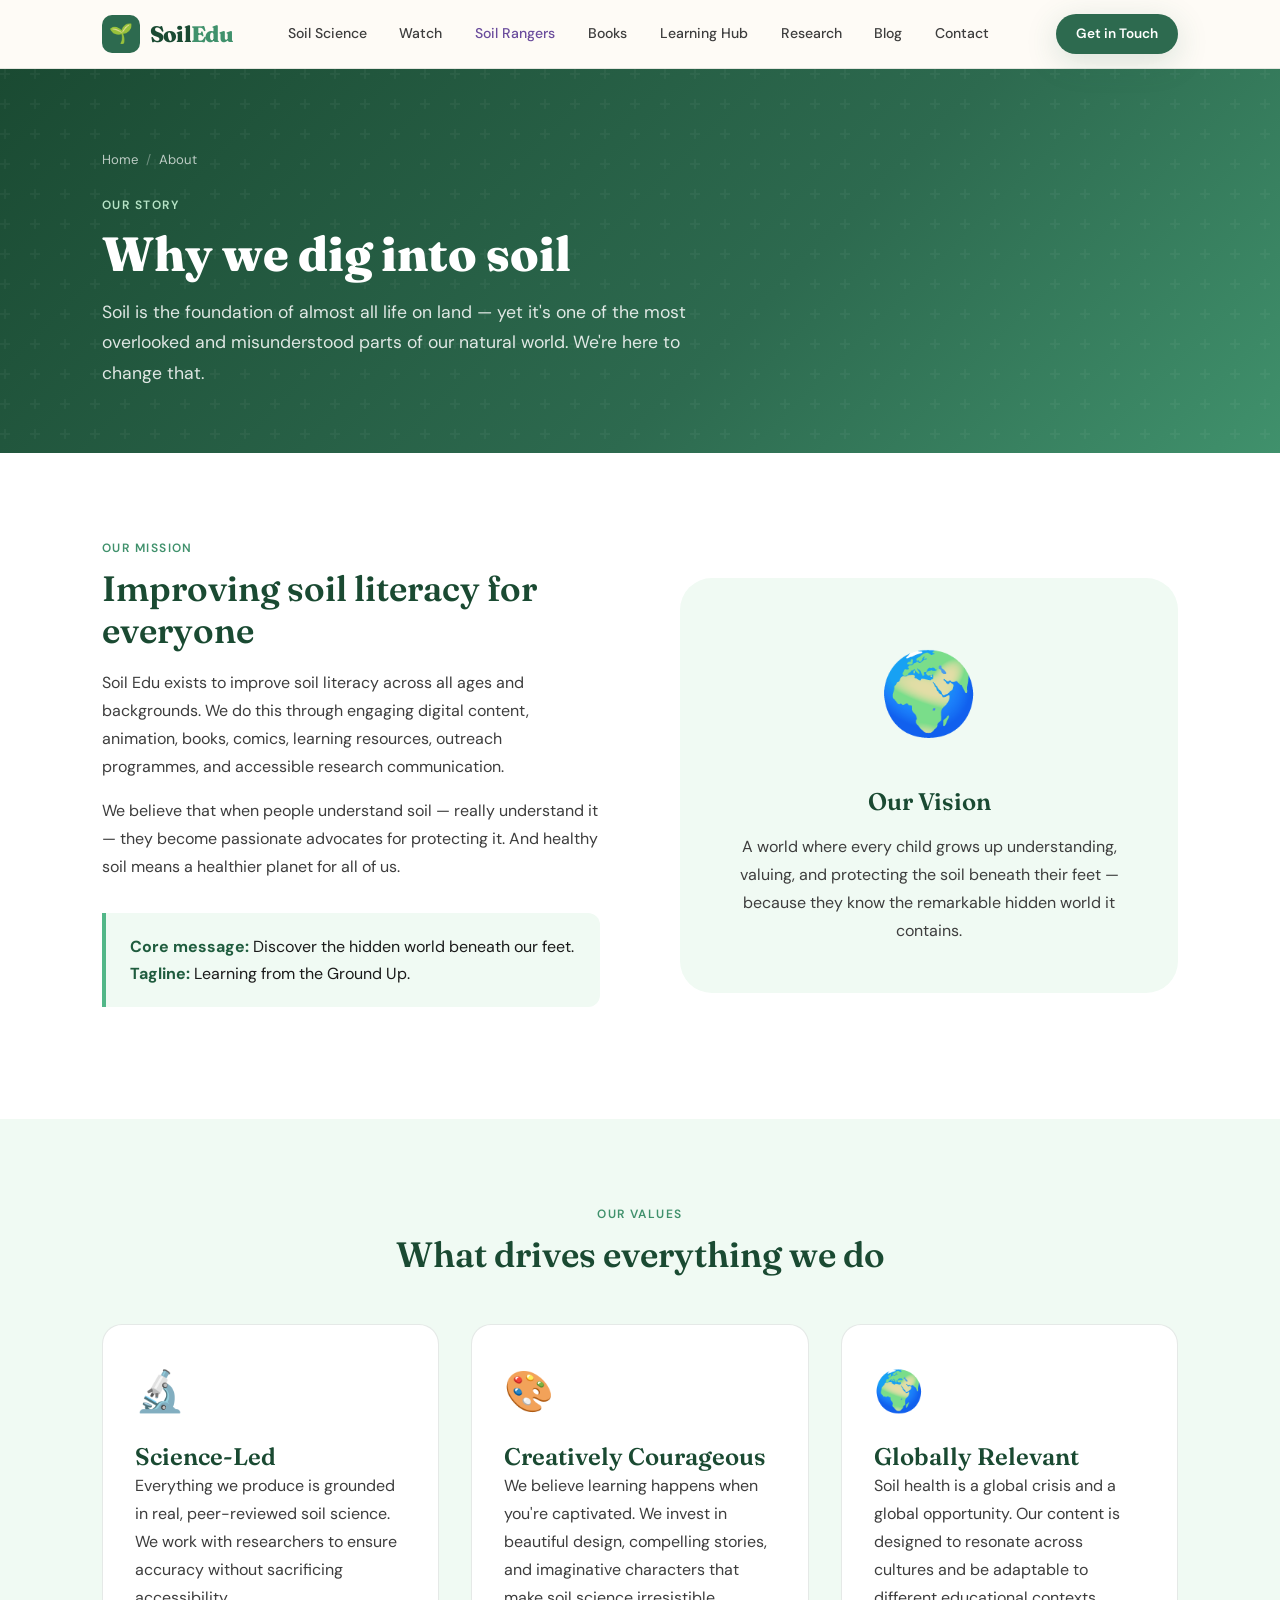
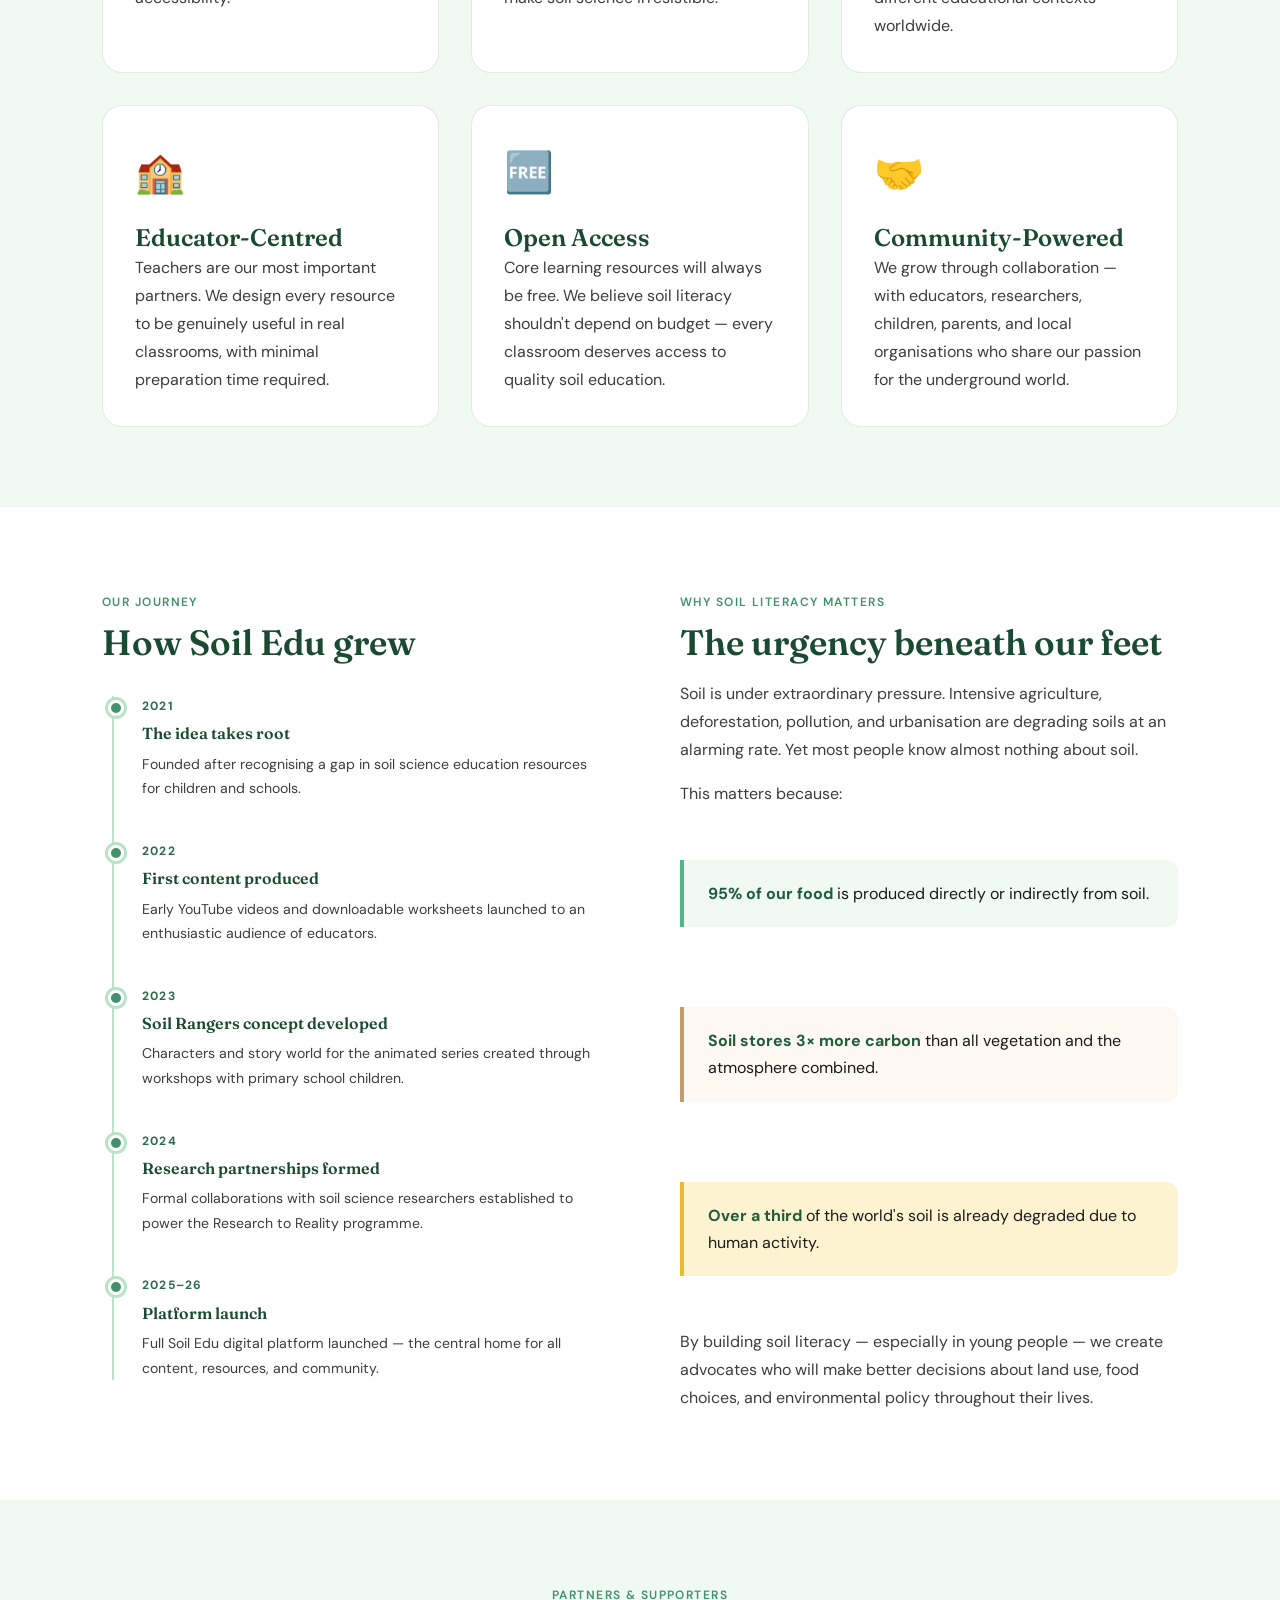
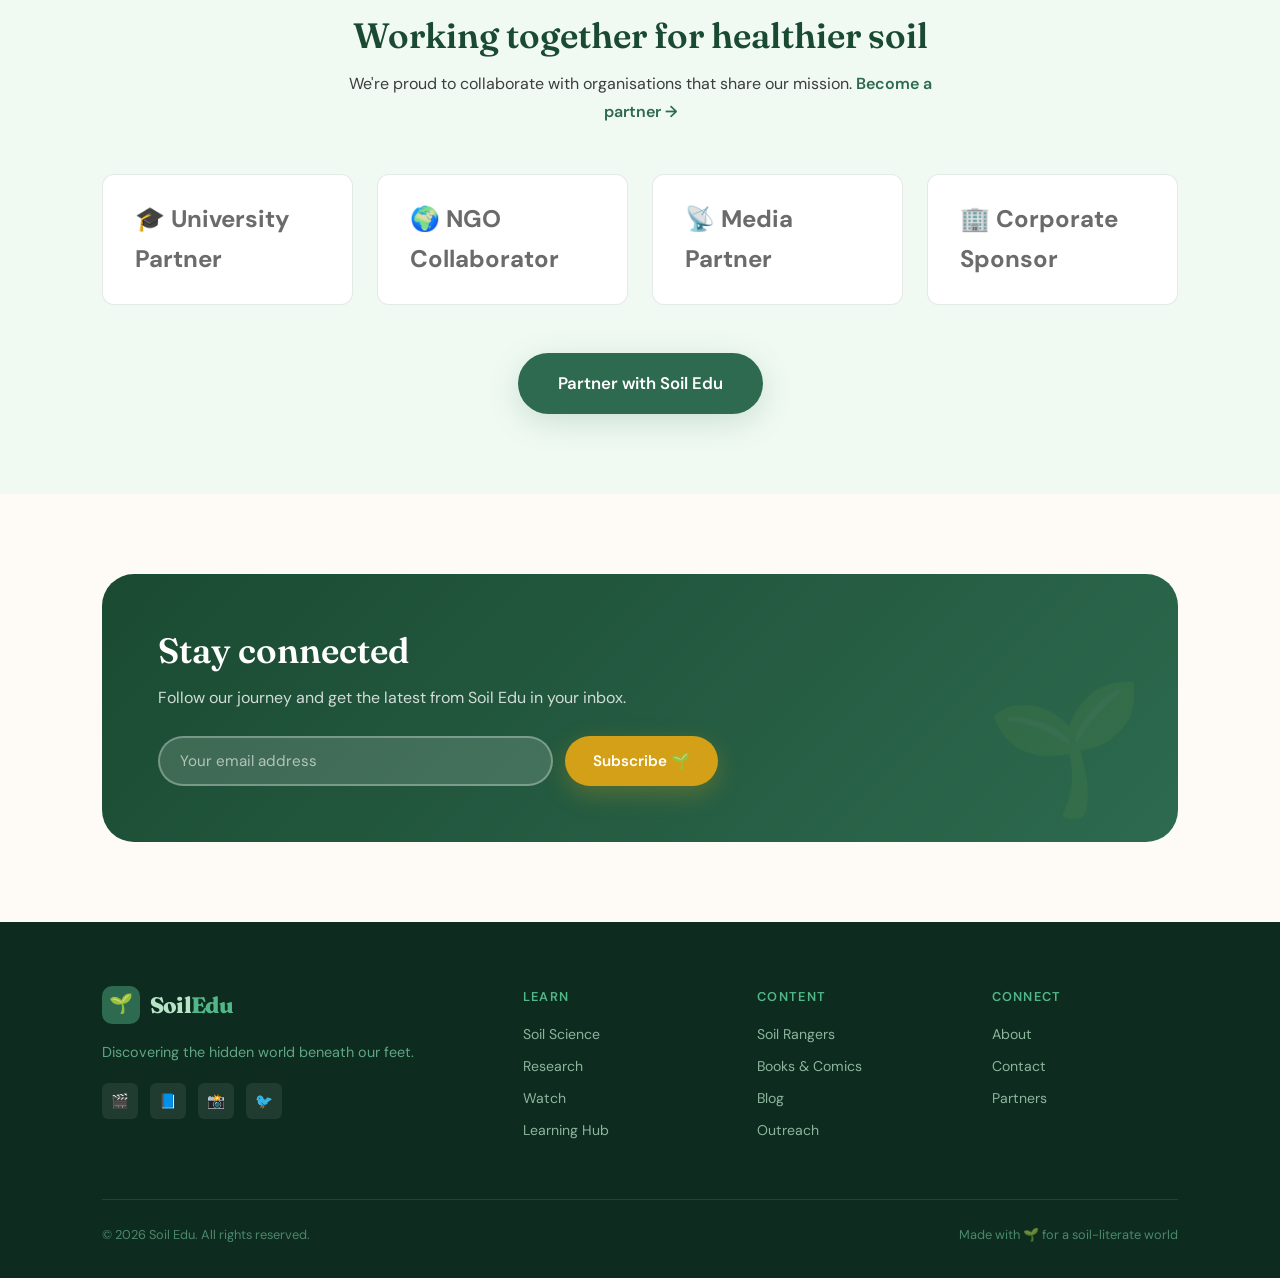
==== pages/about.html @ 31ff9ec4 "Initial commit Created from https://vercel.com/new" ====
<!DOCTYPE html>
<html lang="en">
<head>
<meta charset="UTF-8">
<meta name="viewport" content="width=device-width, initial-scale=1.0">
<title>About — Soil Edu</title>
<link rel="stylesheet" href="../css/style.css">
<style>
.value-card { background:var(--white); border-radius:var(--radius-lg); border:1px solid var(--border); padding:2rem; transition:var(--transition); }
.value-card:hover { box-shadow:var(--shadow-md); transform:translateY(-3px); }
.value-icon { font-size:2.5rem; margin-bottom:1rem; display:block; }
.timeline { position:relative; padding-left:2.5rem; }
.timeline::before { content:''; position:absolute; left:10px; top:0; bottom:0; width:2px; background:var(--green-200); }
.timeline-item { position:relative; margin-bottom:2.5rem; }
.timeline-dot { position:absolute; left:-2.1rem; top:4px; width:16px; height:16px; border-radius:50%; background:var(--green-500); border:3px solid var(--white); box-shadow:0 0 0 3px var(--green-200); }
.timeline-year { font-size:0.75rem; font-weight:700; color:var(--green-600); letter-spacing:0.1em; text-transform:uppercase; margin-bottom:0.25rem; }
.timeline-item h4 { color:var(--green-800); font-size:1rem; }
.timeline-item p  { font-size:0.88rem; margin-top:0.25rem; }
.partner-logo { background:var(--white); border-radius:var(--radius-md); border:1px solid var(--border); padding:1.5rem 2rem; display:flex; align-items:center; justify-content:center; font-size:1.5rem; font-weight:700; color:var(--text-muted); transition:var(--transition); }
.partner-logo:hover { border-color:var(--green-300); box-shadow:var(--shadow-sm); }
</style>
</head>
<body>
<nav class="nav">
  <div class="nav-inner">
    <a href="../index.html" class="nav-logo"><div class="nav-logo-mark">🌱</div><span class="nav-logo-text">Soil<span>Edu</span></span></a>
    <div class="nav-links">
      <a href="soil-science.html" class="nav-link">Soil Science</a>
      <a href="watch.html" class="nav-link">Watch</a>
      <a href="soil-rangers.html" class="nav-link rangers">Soil Rangers</a>
      <a href="books.html" class="nav-link">Books</a>
      <a href="learning-hub.html" class="nav-link">Learning Hub</a>
      <a href="research.html" class="nav-link">Research</a>
      <a href="blog.html" class="nav-link">Blog</a>
      <a href="contact.html" class="nav-link">Contact</a>
    </div>
    <a href="contact.html" class="btn btn-primary btn-sm nav-cta">Get in Touch</a>
    <div class="nav-hamburger"><span></span><span></span><span></span></div>
  </div>
  <div class="nav-mobile">
    <a href="../index.html" class="nav-link">Home</a>
    <a href="soil-science.html" class="nav-link">Soil Science</a>
    <a href="soil-rangers.html" class="nav-link">Soil Rangers</a>
    <a href="learning-hub.html" class="nav-link">Learning Hub</a>
    <a href="contact.html" class="nav-link">Contact</a>
  </div>
</nav>

<div class="page-hero">
  <div class="container">
    <nav class="breadcrumb mb-3"><a href="../index.html">Home</a><span class="breadcrumb-sep">/</span><span>About</span></nav>
    <span class="eyebrow">Our story</span>
    <h1>Why we dig into soil</h1>
    <p>Soil is the foundation of almost all life on land — yet it's one of the most overlooked and misunderstood parts of our natural world. We're here to change that.</p>
  </div>
</div>

<section class="section bg-white">
  <div class="container">
    <div class="grid-2" style="gap:5rem;align-items:center">
      <div class="reveal">
        <span class="eyebrow">Our mission</span>
        <h2 style="color:var(--green-800);margin-top:0.5rem">Improving soil literacy for everyone</h2>
        <p style="margin:1rem 0">Soil Edu exists to improve soil literacy across all ages and backgrounds. We do this through engaging digital content, animation, books, comics, learning resources, outreach programmes, and accessible research communication.</p>
        <p>We believe that when people understand soil — really understand it — they become passionate advocates for protecting it. And healthy soil means a healthier planet for all of us.</p>
        <div class="callout" style="margin-top:2rem">
          <strong>Core message:</strong> Discover the hidden world beneath our feet.<br>
          <strong>Tagline:</strong> Learning from the Ground Up.
        </div>
      </div>
      <div class="reveal reveal-delay-2" style="background:var(--green-50);border-radius:var(--radius-xl);padding:3rem;text-align:center">
        <div style="font-size:5rem;margin-bottom:1.5rem">🌍</div>
        <h3 style="color:var(--green-800)">Our Vision</h3>
        <p style="margin-top:1rem">A world where every child grows up understanding, valuing, and protecting the soil beneath their feet — because they know the remarkable hidden world it contains.</p>
      </div>
    </div>
  </div>
</section>

<section class="section" style="background:var(--green-50)">
  <div class="container">
    <div class="section-header center reveal">
      <span class="eyebrow">Our values</span>
      <h2 style="color:var(--green-800)">What drives everything we do</h2>
    </div>
    <div class="grid-3 mt-6">
      <div class="value-card reveal reveal-delay-1">
        <span class="value-icon">🔬</span>
        <h3 style="color:var(--green-800)">Science-Led</h3>
        <p>Everything we produce is grounded in real, peer-reviewed soil science. We work with researchers to ensure accuracy without sacrificing accessibility.</p>
      </div>
      <div class="value-card reveal reveal-delay-2">
        <span class="value-icon">🎨</span>
        <h3 style="color:var(--green-800)">Creatively Courageous</h3>
        <p>We believe learning happens when you're captivated. We invest in beautiful design, compelling stories, and imaginative characters that make soil science irresistible.</p>
      </div>
      <div class="value-card reveal reveal-delay-3">
        <span class="value-icon">🌍</span>
        <h3 style="color:var(--green-800)">Globally Relevant</h3>
        <p>Soil health is a global crisis and a global opportunity. Our content is designed to resonate across cultures and be adaptable to different educational contexts worldwide.</p>
      </div>
      <div class="value-card reveal reveal-delay-1">
        <span class="value-icon">🏫</span>
        <h3 style="color:var(--green-800)">Educator-Centred</h3>
        <p>Teachers are our most important partners. We design every resource to be genuinely useful in real classrooms, with minimal preparation time required.</p>
      </div>
      <div class="value-card reveal reveal-delay-2">
        <span class="value-icon">🆓</span>
        <h3 style="color:var(--green-800)">Open Access</h3>
        <p>Core learning resources will always be free. We believe soil literacy shouldn't depend on budget — every classroom deserves access to quality soil education.</p>
      </div>
      <div class="value-card reveal reveal-delay-3">
        <span class="value-icon">🤝</span>
        <h3 style="color:var(--green-800)">Community-Powered</h3>
        <p>We grow through collaboration — with educators, researchers, children, parents, and local organisations who share our passion for the underground world.</p>
      </div>
    </div>
  </div>
</section>

<section class="section bg-white">
  <div class="container">
    <div class="grid-2" style="gap:5rem">
      <div class="reveal">
        <span class="eyebrow">Our journey</span>
        <h2 style="color:var(--green-800);margin-top:0.5rem">How Soil Edu grew</h2>
        <div class="timeline mt-4">
          <div class="timeline-item">
            <div class="timeline-dot"></div>
            <div class="timeline-year">2021</div>
            <h4>The idea takes root</h4>
            <p>Founded after recognising a gap in soil science education resources for children and schools.</p>
          </div>
          <div class="timeline-item">
            <div class="timeline-dot"></div>
            <div class="timeline-year">2022</div>
            <h4>First content produced</h4>
            <p>Early YouTube videos and downloadable worksheets launched to an enthusiastic audience of educators.</p>
          </div>
          <div class="timeline-item">
            <div class="timeline-dot"></div>
            <div class="timeline-year">2023</div>
            <h4>Soil Rangers concept developed</h4>
            <p>Characters and story world for the animated series created through workshops with primary school children.</p>
          </div>
          <div class="timeline-item">
            <div class="timeline-dot"></div>
            <div class="timeline-year">2024</div>
            <h4>Research partnerships formed</h4>
            <p>Formal collaborations with soil science researchers established to power the Research to Reality programme.</p>
          </div>
          <div class="timeline-item">
            <div class="timeline-dot"></div>
            <div class="timeline-year">2025–26</div>
            <h4>Platform launch</h4>
            <p>Full Soil Edu digital platform launched — the central home for all content, resources, and community.</p>
          </div>
        </div>
      </div>
      <div class="reveal reveal-delay-2">
        <span class="eyebrow">Why soil literacy matters</span>
        <h2 style="color:var(--green-800);margin-top:0.5rem">The urgency beneath our feet</h2>
        <p style="margin:1rem 0">Soil is under extraordinary pressure. Intensive agriculture, deforestation, pollution, and urbanisation are degrading soils at an alarming rate. Yet most people know almost nothing about soil.</p>
        <p>This matters because:</p>
        <div style="display:flex;flex-direction:column;gap:1rem;margin:1.25rem 0">
          <div class="callout"><strong>95% of our food</strong> is produced directly or indirectly from soil.</div>
          <div class="callout brown"><strong>Soil stores 3× more carbon</strong> than all vegetation and the atmosphere combined.</div>
          <div class="callout gold"><strong>Over a third</strong> of the world's soil is already degraded due to human activity.</div>
        </div>
        <p>By building soil literacy — especially in young people — we create advocates who will make better decisions about land use, food choices, and environmental policy throughout their lives.</p>
      </div>
    </div>
  </div>
</section>

<section class="section" style="background:var(--green-50)">
  <div class="container">
    <div class="section-header center reveal">
      <span class="eyebrow">Partners & supporters</span>
      <h2 style="color:var(--green-800)">Working together for healthier soil</h2>
      <p>We're proud to collaborate with organisations that share our mission. <a href="contact.html#partners" style="color:var(--green-600);font-weight:600">Become a partner →</a></p>
    </div>
    <div class="grid-4 mt-6">
      <div class="partner-logo reveal reveal-delay-1">🎓 University Partner</div>
      <div class="partner-logo reveal reveal-delay-2">🌍 NGO Collaborator</div>
      <div class="partner-logo reveal reveal-delay-3">📡 Media Partner</div>
      <div class="partner-logo reveal reveal-delay-4">🏢 Corporate Sponsor</div>
    </div>
    <div style="text-align:center;margin-top:3rem" class="reveal">
      <a href="contact.html" class="btn btn-primary btn-lg">Partner with Soil Edu</a>
    </div>
  </div>
</section>

<section class="section">
  <div class="container">
    <div class="newsletter-section reveal">
      <div style="max-width:560px">
        <h2 style="color:white">Stay connected</h2>
        <p style="color:rgba(255,255,255,0.8);margin-top:0.75rem">Follow our journey and get the latest from Soil Edu in your inbox.</p>
        <form class="newsletter-form" onsubmit="return false">
          <input type="email" placeholder="Your email address" class="newsletter-input" required>
          <button type="submit" class="btn btn-gold">Subscribe 🌱</button>
        </form>
      </div>
    </div>
  </div>
</section>

<footer class="footer">
  <div class="container">
    <div class="footer-grid">
      <div class="footer-brand">
        <div class="nav-logo"><div class="nav-logo-mark">🌱</div><span class="nav-logo-text" style="color:var(--green-200)">Soil<span style="color:var(--green-400)">Edu</span></span></div>
        <p>Discovering the hidden world beneath our feet.</p>
        <div class="footer-socials"><a href="#" class="footer-social">🎬</a><a href="#" class="footer-social">📘</a><a href="#" class="footer-social">📸</a><a href="#" class="footer-social">🐦</a></div>
      </div>
      <div class="footer-col"><h5>Learn</h5><a href="soil-science.html">Soil Science</a><a href="research.html">Research</a><a href="watch.html">Watch</a><a href="learning-hub.html">Learning Hub</a></div>
      <div class="footer-col"><h5>Content</h5><a href="soil-rangers.html">Soil Rangers</a><a href="books.html">Books & Comics</a><a href="blog.html">Blog</a><a href="outreach.html">Outreach</a></div>
      <div class="footer-col"><h5>Connect</h5><a href="about.html">About</a><a href="contact.html">Contact</a><a href="contact.html#partners">Partners</a></div>
    </div>
    <div class="footer-bottom"><span>© 2026 Soil Edu. All rights reserved.</span><span>Made with 🌱 for a soil-literate world</span></div>
  </div>
</footer>
<script src="../js/main.js"></script>
</body>
</html>
---- css/style.css ----
/* ============================================================
   SOIL EDU — Global Design System
   Organic · Educational · Nature-Inspired
   Fonts: Fraunces (display) + DM Sans (body)
   ============================================================ */

@import url('https://fonts.googleapis.com/css2?family=Fraunces:ital,opsz,wght@0,9..144,300;0,9..144,600;0,9..144,800;1,9..144,400&family=DM+Sans:ital,opsz,wght@0,9..40,300;0,9..40,400;0,9..40,500;0,9..40,600;1,9..40,400&display=swap');

/* ── TOKENS ─────────────────────────────────────────────── */
:root {
  --green-900: #0d2b1f;
  --green-800: #1a4a32;
  --green-700: #1f5c3e;
  --green-600: #2d6a4f;
  --green-500: #40916c;
  --green-400: #52b788;
  --green-300: #74c69d;
  --green-200: #b7e4c7;
  --green-100: #d8f3dc;
  --green-50:  #f0faf3;

  --brown-900: #3b1f0d;
  --brown-800: #5c3416;
  --brown-700: #7a4520;
  --brown-600: #8b5e3c;
  --brown-500: #a67c52;
  --brown-400: #c49a6c;
  --brown-300: #ddb892;
  --brown-200: #eddabd;
  --brown-100: #f5ece0;
  --brown-50:  #fdf8f2;

  --gold-600:  #b5810d;
  --gold-500:  #d4a017;
  --gold-400:  #e8b931;
  --gold-300:  #f5cf6b;
  --gold-200:  #fae09e;
  --gold-100:  #fef3d0;

  --purple-700: #4a3170;
  --purple-600: #6a4c9c;
  --purple-500: #8b67c4;
  --purple-300: #c77dff;
  --purple-100: #ede4f8;

  --soil-dark:  #3d2b1f;
  --soil-mid:   #6b4226;
  --soil-light: #a0785a;

  --cream:      #fefbf6;
  --white:      #ffffff;
  --text-dark:  #1a1a1a;
  --text-mid:   #3d3d3d;
  --text-muted: #6b6b6b;
  --text-light: #9a9a9a;
  --border:     rgba(43,78,60,0.12);
  --border-mid: rgba(43,78,60,0.22);

  --font-display: 'Fraunces', Georgia, serif;
  --font-body:    'DM Sans', system-ui, sans-serif;

  --radius-sm:  6px;
  --radius-md:  12px;
  --radius-lg:  20px;
  --radius-xl:  32px;
  --radius-pill:9999px;

  --shadow-sm:  0 2px 8px rgba(0,0,0,0.06);
  --shadow-md:  0 4px 20px rgba(0,0,0,0.10);
  --shadow-lg:  0 12px 40px rgba(0,0,0,0.14);
  --shadow-green: 0 8px 32px rgba(45,106,79,0.18);

  --transition: 0.25s cubic-bezier(0.4,0,0.2,1);

  --container: 1140px;
  --container-sm: 760px;
}

/* ── RESET ──────────────────────────────────────────────── */
*, *::before, *::after { box-sizing: border-box; margin: 0; padding: 0; }
html { scroll-behavior: smooth; font-size: 16px; }
body {
  font-family: var(--font-body);
  background: var(--cream);
  color: var(--text-dark);
  line-height: 1.7;
  -webkit-font-smoothing: antialiased;
}
img { max-width: 100%; height: auto; display: block; }
a { color: inherit; text-decoration: none; }
button { cursor: pointer; border: none; background: none; font-family: inherit; }
ul, ol { list-style: none; }

/* ── TYPOGRAPHY ─────────────────────────────────────────── */
.display-xl { font-family: var(--font-display); font-size: clamp(3rem,7vw,5.5rem); font-weight: 800; line-height: 1.05; letter-spacing: -0.02em; }
.display-lg { font-family: var(--font-display); font-size: clamp(2.2rem,5vw,3.8rem); font-weight: 800; line-height: 1.1;  letter-spacing: -0.02em; }
.display-md { font-family: var(--font-display); font-size: clamp(1.6rem,3.5vw,2.6rem); font-weight: 600; line-height: 1.2;  letter-spacing: -0.015em; }
.display-sm { font-family: var(--font-display); font-size: clamp(1.2rem,2.5vw,1.8rem); font-weight: 600; line-height: 1.3; }

h1, h2, h3, h4, h5 { font-family: var(--font-display); }
h1 { font-size: clamp(2rem,4.5vw,3.2rem); font-weight: 800; line-height: 1.1; }
h2 { font-size: clamp(1.5rem,3vw,2.2rem); font-weight: 600; line-height: 1.2; }
h3 { font-size: clamp(1.1rem,2vw,1.5rem); font-weight: 600; line-height: 1.3; }
h4 { font-size: 1.1rem; font-weight: 600; }
p  { font-size: 1rem; line-height: 1.75; color: var(--text-mid); }
.lead { font-size: 1.15rem; line-height: 1.8; color: var(--text-mid); }
.caption { font-size: 0.8rem; color: var(--text-muted); letter-spacing: 0.03em; }
.eyebrow { font-family: var(--font-body); font-size: 0.75rem; font-weight: 600; letter-spacing: 0.12em; text-transform: uppercase; color: var(--green-500); }

/* ── LAYOUT ─────────────────────────────────────────────── */
.container { max-width: var(--container); margin: 0 auto; padding: 0 2rem; }
.container-sm { max-width: var(--container-sm); margin: 0 auto; padding: 0 2rem; }
.section { padding: 5rem 0; }
.section-sm { padding: 3rem 0; }
.section-lg { padding: 7rem 0; }
.grid-2 { display: grid; grid-template-columns: repeat(2, 1fr); gap: 2rem; }
.grid-3 { display: grid; grid-template-columns: repeat(3, 1fr); gap: 2rem; }
.grid-4 { display: grid; grid-template-columns: repeat(4, 1fr); gap: 1.5rem; }
.flex { display: flex; }
.flex-center { display: flex; align-items: center; justify-content: center; }
.flex-between { display: flex; align-items: center; justify-content: space-between; }
.gap-1 { gap: 0.5rem; } .gap-2 { gap: 1rem; } .gap-3 { gap: 1.5rem; } .gap-4 { gap: 2rem; }
.text-center { text-align: center; }
.mt-1 { margin-top: 0.5rem; } .mt-2 { margin-top: 1rem; } .mt-3 { margin-top: 1.5rem; }
.mt-4 { margin-top: 2rem; } .mt-6 { margin-top: 3rem; } .mt-8 { margin-top: 4rem; }
.mb-1 { margin-bottom: 0.5rem; } .mb-2 { margin-bottom: 1rem; } .mb-3 { margin-bottom: 1.5rem; }
.mb-4 { margin-bottom: 2rem; } .mb-6 { margin-bottom: 3rem; }

/* ── BUTTONS ─────────────────────────────────────────────── */
.btn {
  display: inline-flex; align-items: center; gap: 0.5rem;
  padding: 0.75rem 1.75rem; border-radius: var(--radius-pill);
  font-family: var(--font-body); font-size: 0.95rem; font-weight: 600;
  transition: var(--transition); white-space: nowrap;
}
.btn-primary {
  background: var(--green-600); color: var(--white);
  box-shadow: var(--shadow-green);
}
.btn-primary:hover { background: var(--green-700); transform: translateY(-2px); box-shadow: 0 12px 36px rgba(45,106,79,0.28); }
.btn-secondary {
  background: var(--white); color: var(--green-700);
  border: 2px solid var(--green-200);
}
.btn-secondary:hover { border-color: var(--green-500); background: var(--green-50); transform: translateY(-2px); }
.btn-gold {
  background: var(--gold-500); color: var(--white);
  box-shadow: 0 8px 24px rgba(212,160,23,0.28);
}
.btn-gold:hover { background: var(--gold-600); transform: translateY(-2px); }
.btn-ghost { color: var(--green-600); border: 2px solid transparent; }
.btn-ghost:hover { border-color: var(--green-200); background: var(--green-50); }
.btn-sm { padding: 0.5rem 1.25rem; font-size: 0.85rem; }
.btn-lg { padding: 1rem 2.5rem; font-size: 1.05rem; }

/* ── BADGE / PILL ────────────────────────────────────────── */
.badge {
  display: inline-flex; align-items: center; gap: 0.3rem;
  padding: 0.25rem 0.75rem; border-radius: var(--radius-pill);
  font-size: 0.75rem; font-weight: 600; letter-spacing: 0.04em;
}
.badge-green  { background: var(--green-100);  color: var(--green-800); }
.badge-brown  { background: var(--brown-100);  color: var(--brown-800); }
.badge-gold   { background: var(--gold-100);   color: var(--gold-600); }
.badge-purple { background: var(--purple-100); color: var(--purple-700); }
.badge-soil   { background: var(--brown-200);  color: var(--soil-dark); }

/* ── CARDS ───────────────────────────────────────────────── */
.card {
  background: var(--white); border-radius: var(--radius-lg);
  border: 1px solid var(--border); overflow: hidden;
  transition: var(--transition);
}
.card:hover { box-shadow: var(--shadow-md); transform: translateY(-4px); border-color: var(--border-mid); }
.card-body { padding: 1.5rem; }
.card-img { width: 100%; height: 200px; object-fit: cover; }

/* ── SECTION HEADERS ─────────────────────────────────────── */
.section-header { margin-bottom: 3rem; }
.section-header.center { text-align: center; }
.section-header h2 { color: var(--green-800); margin-top: 0.5rem; }
.section-header p { margin-top: 0.75rem; max-width: 600px; }
.section-header.center p { margin-inline: auto; }

/* ── DIVIDER ─────────────────────────────────────────────── */
.divider-soil {
  height: 80px; overflow: hidden; line-height: 0;
}
.divider-soil svg { display: block; width: 100%; height: 100%; }

/* ── SOIL TEXTURE BG ─────────────────────────────────────── */
.bg-soil { background: linear-gradient(180deg, var(--brown-800) 0%, var(--soil-dark) 100%); }
.bg-green { background: var(--green-600); }
.bg-green-light { background: var(--green-50); }
.bg-cream { background: var(--cream); }
.bg-white { background: var(--white); }
.bg-dark  { background: var(--green-900); }

/* ── NAV ──────────────────────────────────────────────────── */
.nav {
  position: sticky; top: 0; z-index: 100;
  background: rgba(254,251,246,0.95);
  backdrop-filter: blur(12px);
  border-bottom: 1px solid var(--border);
}
.nav-inner {
  display: flex; align-items: center; justify-content: space-between;
  height: 68px; max-width: var(--container); margin: 0 auto; padding: 0 2rem;
}
.nav-logo {
  display: flex; align-items: center; gap: 0.6rem;
}
.nav-logo-mark {
  width: 38px; height: 38px; border-radius: 10px;
  background: var(--green-600); display: flex; align-items: center; justify-content: center;
  font-size: 1.2rem;
}
.nav-logo-text {
  font-family: var(--font-display); font-weight: 800; font-size: 1.4rem;
  color: var(--green-800); letter-spacing: -0.03em;
}
.nav-logo-text span { color: var(--green-500); }
.nav-links { display: flex; align-items: center; gap: 0.25rem; }
.nav-link {
  padding: 0.5rem 0.9rem; border-radius: var(--radius-sm);
  font-size: 0.88rem; font-weight: 500; color: var(--text-mid);
  transition: var(--transition);
}
.nav-link:hover, .nav-link.active { color: var(--green-700); background: var(--green-50); }
.nav-link.rangers { color: var(--purple-600); }
.nav-link.rangers:hover { background: var(--purple-100); }
.nav-cta { margin-left: 0.75rem; }
.nav-hamburger { display: none; flex-direction: column; gap: 5px; padding: 8px; cursor: pointer; }
.nav-hamburger span { display: block; width: 22px; height: 2px; background: var(--green-700); border-radius: 2px; transition: var(--transition); }

/* ── FOOTER ──────────────────────────────────────────────── */
.footer {
  background: var(--green-900);
  color: var(--green-200);
  padding: 4rem 0 2rem;
}
.footer-grid {
  display: grid; grid-template-columns: 2fr 1fr 1fr 1fr;
  gap: 3rem; padding-bottom: 3rem;
  border-bottom: 1px solid rgba(255,255,255,0.1);
}
.footer-brand p { font-size: 0.9rem; margin-top: 1rem; color: var(--green-300); opacity: 0.8; line-height: 1.7; }
.footer-col h5 { font-family: var(--font-body); font-size: 0.8rem; font-weight: 600; letter-spacing: 0.1em; text-transform: uppercase; color: var(--green-400); margin-bottom: 1rem; }
.footer-col a { display: block; font-size: 0.88rem; color: var(--green-200); opacity: 0.75; margin-bottom: 0.5rem; transition: var(--transition); }
.footer-col a:hover { opacity: 1; color: var(--white); }
.footer-bottom { display: flex; justify-content: space-between; align-items: center; padding-top: 1.5rem; font-size: 0.8rem; color: var(--green-300); opacity: 0.6; flex-wrap: wrap; gap: 1rem; }
.footer-socials { display: flex; gap: 0.75rem; margin-top: 1.2rem; }
.footer-social { width: 36px; height: 36px; border-radius: var(--radius-sm); background: rgba(255,255,255,0.08); display: flex; align-items: center; justify-content: center; font-size: 0.9rem; color: var(--green-200); transition: var(--transition); }
.footer-social:hover { background: var(--green-600); color: var(--white); }

/* ── HERO ─────────────────────────────────────────────────── */
.hero {
  position: relative; overflow: hidden;
  min-height: 92vh;
  display: flex; flex-direction: column;
}
.hero-above {
  background: linear-gradient(160deg, #e8f5e2 0%, #c8e6c9 40%, #a5d6a7 100%);
  flex: 1; position: relative; display: flex; align-items: center;
  padding: 5rem 0 3rem;
}
.hero-below {
  position: relative; overflow: hidden;
  background: linear-gradient(180deg, #5d3a1a 0%, #3b2510 40%, #261808 100%);
  height: 340px;
}
.hero-content { position: relative; z-index: 2; max-width: var(--container); margin: 0 auto; padding: 0 2rem; }
.hero-tagline { font-size: 0.8rem; font-weight: 600; letter-spacing: 0.15em; text-transform: uppercase; color: var(--green-700); background: var(--green-100); display: inline-block; padding: 0.35rem 1rem; border-radius: var(--radius-pill); margin-bottom: 1.2rem; }
.hero-title { font-family: var(--font-display); font-size: clamp(3rem,6vw,5rem); font-weight: 800; line-height: 1.05; letter-spacing: -0.025em; color: var(--green-900); }
.hero-title em { font-style: italic; color: var(--green-600); }
.hero-subtitle { font-size: 1.15rem; color: var(--green-800); margin: 1.5rem 0 2rem; max-width: 540px; line-height: 1.75; }
.hero-actions { display: flex; gap: 1rem; flex-wrap: wrap; }
.hero-scene { position: absolute; right: 0; top: 0; height: 100%; width: 50%; pointer-events: none; }

/* ── UNDERGROUND ILLUSTRATION ───────────────────────────── */
.underground { width: 100%; height: 100%; position: relative; }
.soil-layer { position: absolute; left: 0; right: 0; }
.roots-svg { position: absolute; top: 0; left: 0; right: 0; bottom: 0; }

/* ── PAGE HERO (inner pages) ─────────────────────────────── */
.page-hero {
  background: linear-gradient(135deg, var(--green-800) 0%, var(--green-600) 60%, var(--green-500) 100%);
  padding: 5rem 0 4rem; position: relative; overflow: hidden;
  color: var(--white);
}
.page-hero::before {
  content: ''; position: absolute; inset: 0;
  background: url("data:image/svg+xml,%3Csvg width='60' height='60' viewBox='0 0 60 60' xmlns='http://www.w3.org/2000/svg'%3E%3Cg fill='none' fill-rule='evenodd'%3E%3Cg fill='%23ffffff' fill-opacity='0.04'%3E%3Cpath d='M36 34v-4h-2v4h-4v2h4v4h2v-4h4v-2h-4zm0-30V0h-2v4h-4v2h4v4h2V6h4V4h-4zM6 34v-4H4v4H0v2h4v4h2v-4h4v-2H6zM6 4V0H4v4H0v2h4v4h2V6h4V4H6z'/%3E%3C/g%3E%3C/g%3E%3C/svg%3E");
}
.page-hero .eyebrow { color: var(--green-200); margin-bottom: 0.75rem; display: block; }
.page-hero h1 { color: var(--white); font-size: clamp(2rem,4vw,3rem); }
.page-hero p { color: rgba(255,255,255,0.85); max-width: 600px; font-size: 1.1rem; margin-top: 1rem; }
.page-hero-purple {
  background: linear-gradient(135deg, var(--purple-700) 0%, var(--purple-600) 60%, var(--purple-500) 100%);
}

/* ── FEATURE STRIP ───────────────────────────────────────── */
.feature-icon {
  width: 56px; height: 56px; border-radius: var(--radius-md);
  display: flex; align-items: center; justify-content: center;
  font-size: 1.5rem; margin-bottom: 1.2rem;
  background: var(--green-100); flex-shrink: 0;
}
.feature-icon.brown { background: var(--brown-100); }
.feature-icon.gold  { background: var(--gold-100); }
.feature-icon.purple{ background: var(--purple-100); }

/* ── ARTICLE / CONTENT ───────────────────────────────────── */
.prose h3 { color: var(--green-800); margin: 2rem 0 0.75rem; }
.prose p  { margin-bottom: 1.25rem; }
.prose ul { margin: 1rem 0 1.25rem 1.5rem; list-style: disc; }
.prose ul li { margin-bottom: 0.4rem; color: var(--text-mid); }
.callout {
  background: var(--green-50); border-left: 4px solid var(--green-400);
  border-radius: 0 var(--radius-md) var(--radius-md) 0;
  padding: 1.25rem 1.5rem; margin: 2rem 0;
}
.callout.brown { background: var(--brown-50); border-color: var(--brown-400); }
.callout.gold  { background: var(--gold-100); border-color: var(--gold-400); }
.callout strong { color: var(--green-700); }

/* ── VIDEO CARD ──────────────────────────────────────────── */
.video-card { position: relative; border-radius: var(--radius-lg); overflow: hidden; cursor: pointer; }
.video-thumb { width: 100%; aspect-ratio: 16/9; object-fit: cover; background: var(--green-200); display: flex; align-items: center; justify-content: center; font-size: 3rem; }
.video-play {
  position: absolute; top: 50%; left: 50%; transform: translate(-50%,-50%);
  width: 56px; height: 56px; border-radius: 50%;
  background: var(--white); color: var(--green-700);
  display: flex; align-items: center; justify-content: center;
  font-size: 1.2rem; padding-left: 4px;
  box-shadow: var(--shadow-lg); transition: var(--transition);
}
.video-card:hover .video-play { transform: translate(-50%,-50%) scale(1.1); background: var(--green-600); color: var(--white); }
.video-meta { padding: 1rem 0 0.5rem; }

/* ── RESOURCE CARD ───────────────────────────────────────── */
.resource-card {
  background: var(--white); border-radius: var(--radius-lg);
  border: 1px solid var(--border); padding: 1.5rem;
  display: flex; flex-direction: column; gap: 0.75rem;
  transition: var(--transition);
}
.resource-card:hover { box-shadow: var(--shadow-md); transform: translateY(-3px); }
.resource-icon { font-size: 2rem; }
.resource-card h4 { color: var(--green-800); }
.resource-card p { font-size: 0.88rem; }
.resource-footer { display: flex; justify-content: space-between; align-items: center; margin-top: auto; padding-top: 0.75rem; border-top: 1px solid var(--border); }

/* ── TEAM / PERSON CARD ──────────────────────────────────── */
.person-card { text-align: center; }
.person-avatar {
  width: 80px; height: 80px; border-radius: 50%;
  background: var(--green-200); display: flex; align-items: center; justify-content: center;
  font-size: 2rem; margin: 0 auto 1rem;
  border: 3px solid var(--green-300);
}

/* ── STATS ───────────────────────────────────────────────── */
.stat-block { text-align: center; padding: 2rem; }
.stat-block .number { font-family: var(--font-display); font-size: 3rem; font-weight: 800; color: var(--green-600); line-height: 1; }
.stat-block .label  { font-size: 0.9rem; color: var(--text-muted); margin-top: 0.5rem; }

/* ── TOPIC CARD (Soil Science) ───────────────────────────── */
.topic-card {
  background: var(--white); border-radius: var(--radius-lg);
  border: 1px solid var(--border); padding: 2rem 1.75rem;
  transition: var(--transition); position: relative; overflow: hidden;
}
.topic-card::before {
  content: ''; position: absolute; top: 0; left: 0; right: 0; height: 4px;
  background: var(--green-400);
}
.topic-card:hover { box-shadow: var(--shadow-md); transform: translateY(-4px); }
.topic-emoji { font-size: 2.5rem; margin-bottom: 1rem; display: block; }
.topic-card h3 { color: var(--green-800); font-size: 1.2rem; }
.topic-card p { font-size: 0.9rem; margin-top: 0.5rem; }

/* ── CHARACTER CARD ──────────────────────────────────────── */
.character-card {
  background: var(--white); border-radius: var(--radius-xl);
  border: 2px solid var(--purple-100); padding: 2rem;
  text-align: center; transition: var(--transition);
}
.character-card:hover { border-color: var(--purple-300); box-shadow: 0 8px 32px rgba(106,76,156,0.15); transform: translateY(-4px); }
.character-avatar { font-size: 4rem; margin-bottom: 1rem; }
.character-card h3 { color: var(--purple-700); }
.character-card .role { font-size: 0.82rem; color: var(--purple-500); font-weight: 600; letter-spacing: 0.06em; text-transform: uppercase; }
.character-card p { font-size: 0.88rem; margin-top: 0.75rem; }

/* ── NEWSLETTER ──────────────────────────────────────────── */
.newsletter-section {
  background: linear-gradient(135deg, var(--green-800), var(--green-600));
  border-radius: var(--radius-xl); padding: 3.5rem; color: var(--white);
  position: relative; overflow: hidden;
}
.newsletter-section::before {
  content: '🌱'; position: absolute; right: 2rem; bottom: -1rem;
  font-size: 8rem; opacity: 0.08; pointer-events: none;
}
.newsletter-form { display: flex; gap: 0.75rem; margin-top: 1.5rem; flex-wrap: wrap; }
.newsletter-input {
  flex: 1; min-width: 240px; padding: 0.8rem 1.25rem;
  border-radius: var(--radius-pill); border: 2px solid rgba(255,255,255,0.3);
  background: rgba(255,255,255,0.15); color: var(--white);
  font-family: var(--font-body); font-size: 0.95rem; outline: none;
  transition: var(--transition);
}
.newsletter-input::placeholder { color: rgba(255,255,255,0.6); }
.newsletter-input:focus { border-color: rgba(255,255,255,0.7); background: rgba(255,255,255,0.25); }

/* ── FORM ────────────────────────────────────────────────── */
.form-group { margin-bottom: 1.25rem; }
.form-label { display: block; font-size: 0.88rem; font-weight: 600; color: var(--green-800); margin-bottom: 0.4rem; }
.form-input, .form-select, .form-textarea {
  width: 100%; padding: 0.75rem 1rem;
  border: 1.5px solid var(--border-mid); border-radius: var(--radius-md);
  background: var(--white); font-family: var(--font-body); font-size: 0.95rem;
  color: var(--text-dark); outline: none; transition: var(--transition);
}
.form-input:focus, .form-select:focus, .form-textarea:focus { border-color: var(--green-500); box-shadow: 0 0 0 3px rgba(64,145,108,0.12); }
.form-textarea { resize: vertical; min-height: 120px; }
.form-select { appearance: none; background-image: url("data:image/svg+xml,%3Csvg xmlns='http://www.w3.org/2000/svg' width='12' height='12' viewBox='0 0 12 12'%3E%3Cpath fill='%232d6a4f' d='M6 8L1 3h10z'/%3E%3C/svg%3E"); background-repeat: no-repeat; background-position: right 1rem center; }

/* ── BLOG ────────────────────────────────────────────────── */
.blog-card .blog-img { width: 100%; height: 220px; object-fit: cover; background: var(--green-100); display: flex; align-items: center; justify-content: center; font-size: 4rem; }
.blog-meta { display: flex; gap: 0.75rem; align-items: center; flex-wrap: wrap; margin-bottom: 0.5rem; }
.blog-meta .date { font-size: 0.78rem; color: var(--text-muted); }
.blog-card h3 { color: var(--green-800); margin: 0.5rem 0; font-size: 1.1rem; }
.blog-card h3 a:hover { color: var(--green-600); }

/* ── PROGRESS / LAYER INDICATOR ─────────────────────────── */
.soil-layers-viz { display: flex; flex-direction: column; gap: 0; border-radius: var(--radius-lg); overflow: hidden; }
.layer-strip { padding: 1.25rem 1.5rem; display: flex; align-items: center; gap: 1rem; }
.layer-strip .layer-dot { width: 14px; height: 14px; border-radius: 50%; flex-shrink: 0; }
.layer-strip h4 { font-size: 0.95rem; font-weight: 600; margin: 0; }
.layer-strip p  { font-size: 0.82rem; margin: 0; opacity: 0.85; }

/* ── TABS ────────────────────────────────────────────────── */
.tabs { display: flex; gap: 0.25rem; border-bottom: 2px solid var(--border); margin-bottom: 2rem; overflow-x: auto; }
.tab-btn {
  padding: 0.75rem 1.25rem; font-size: 0.88rem; font-weight: 500;
  color: var(--text-muted); border-bottom: 3px solid transparent;
  margin-bottom: -2px; white-space: nowrap; transition: var(--transition);
}
.tab-btn:hover { color: var(--green-600); }
.tab-btn.active { color: var(--green-700); border-bottom-color: var(--green-600); font-weight: 600; }
.tab-panel { display: none; }
.tab-panel.active { display: block; }

/* ── BREADCRUMB ──────────────────────────────────────────── */
.breadcrumb { display: flex; gap: 0.5rem; align-items: center; font-size: 0.82rem; color: rgba(255,255,255,0.7); }
.breadcrumb a { color: rgba(255,255,255,0.7); }
.breadcrumb a:hover { color: var(--white); }
.breadcrumb-sep { opacity: 0.5; }

/* ── SCROLL ANIMATIONS ───────────────────────────────────── */
.reveal { opacity: 0; transform: translateY(24px); transition: opacity 0.6s ease, transform 0.6s ease; }
.reveal.visible { opacity: 1; transform: translateY(0); }
.reveal-delay-1 { transition-delay: 0.1s; }
.reveal-delay-2 { transition-delay: 0.2s; }
.reveal-delay-3 { transition-delay: 0.3s; }
.reveal-delay-4 { transition-delay: 0.4s; }

/* ── MOBILE NAV OPEN ─────────────────────────────────────── */
.nav-mobile {
  display: none; flex-direction: column;
  background: var(--cream); border-top: 1px solid var(--border);
  padding: 1rem 2rem;
}
.nav-mobile.open { display: flex; }
.nav-mobile .nav-link { padding: 0.6rem 0; border-radius: 0; font-size: 1rem; }

/* ── RESPONSIVE ──────────────────────────────────────────── */
@media (max-width: 1024px) {
  .footer-grid { grid-template-columns: 1fr 1fr; }
}
@media (max-width: 768px) {
  .grid-2, .grid-3, .grid-4 { grid-template-columns: 1fr; }
  .nav-links, .nav-cta { display: none; }
  .nav-hamburger { display: flex; }
  .hero-scene { display: none; }
  .footer-grid { grid-template-columns: 1fr; gap: 2rem; }
  .footer-bottom { flex-direction: column; text-align: center; }
  .newsletter-section { padding: 2.5rem 1.5rem; }
  .section { padding: 3.5rem 0; }
}
@media (max-width: 480px) {
  .container { padding: 0 1.25rem; }
  .btn-lg { padding: 0.9rem 1.75rem; }
}
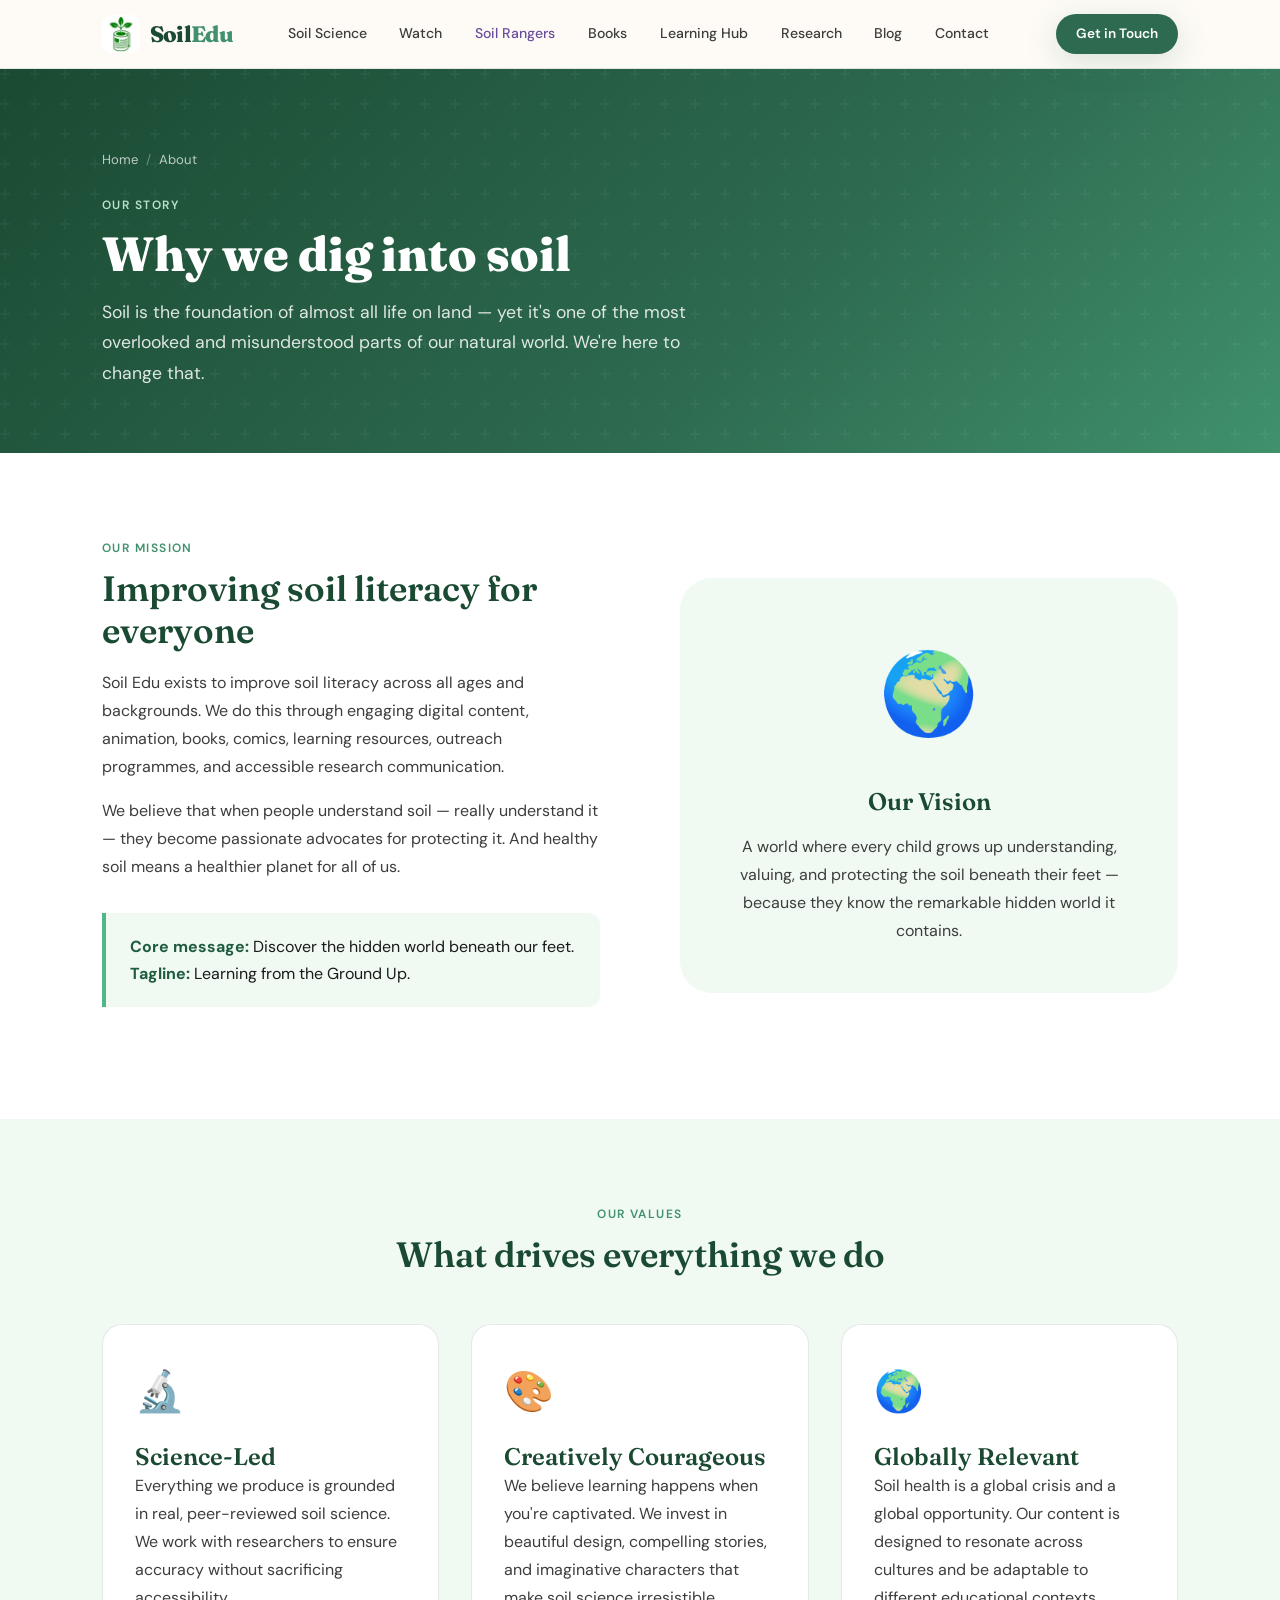
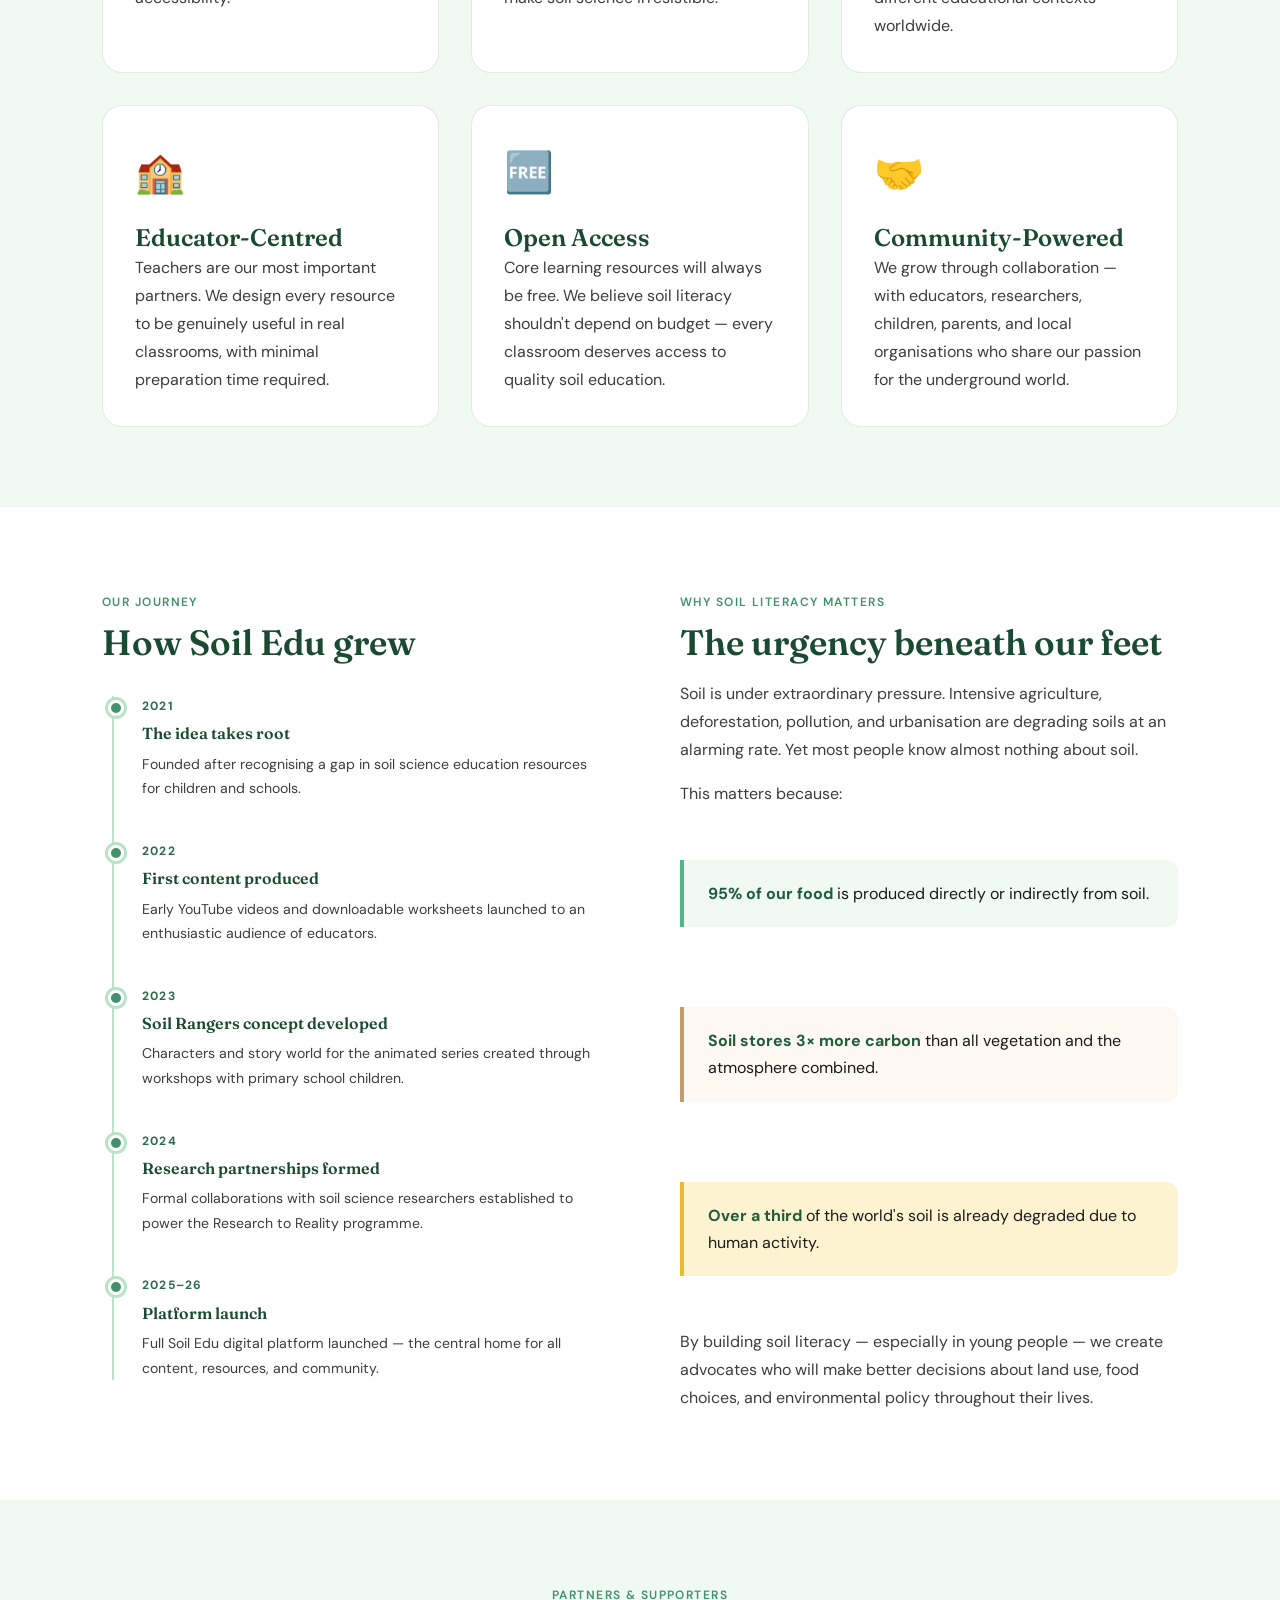
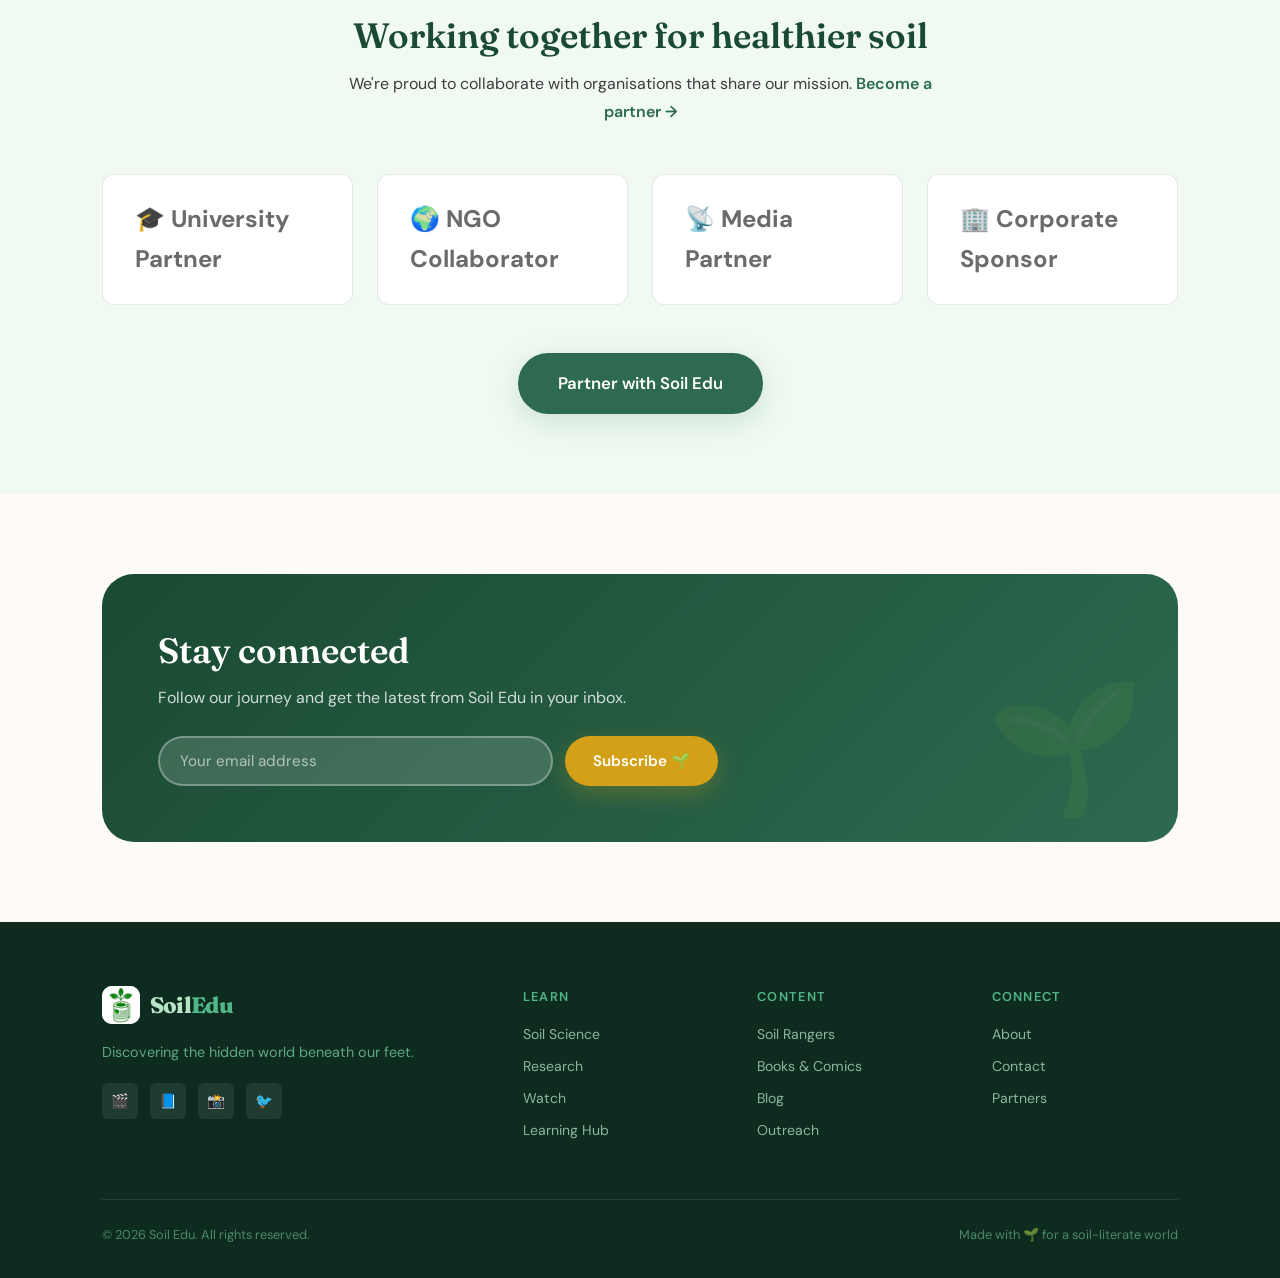
==== commit 331459a1: "Use the real Soil Edu logo in header, footer and favicon - Replace the seedling emoji logo mark with" ====
--- a/pages/about.html
+++ b/pages/about.html
@@ -5,6 +5,7 @@
 <meta name="viewport" content="width=device-width, initial-scale=1.0">
 <title>About — Soil Edu</title>
 <link rel="stylesheet" href="../css/style.css">
+<link rel="icon" type="image/png" href="../images/favicon.png">
 <style>
 .value-card { background:var(--white); border-radius:var(--radius-lg); border:1px solid var(--border); padding:2rem; transition:var(--transition); }
 .value-card:hover { box-shadow:var(--shadow-md); transform:translateY(-3px); }
@@ -23,7 +24,7 @@
 <body>
 <nav class="nav">
   <div class="nav-inner">
-    <a href="../index.html" class="nav-logo"><div class="nav-logo-mark">🌱</div><span class="nav-logo-text">Soil<span>Edu</span></span></a>
+    <a href="../index.html" class="nav-logo"><div class="nav-logo-mark"><img src="../images/logo-mark.png" alt="Soil Edu logo" width="38" height="38"></div><span class="nav-logo-text">Soil<span>Edu</span></span></a>
     <div class="nav-links">
       <a href="soil-science.html" class="nav-link">Soil Science</a>
       <a href="watch.html" class="nav-link">Watch</a>
@@ -211,7 +212,7 @@
   <div class="container">
     <div class="footer-grid">
       <div class="footer-brand">
-        <div class="nav-logo"><div class="nav-logo-mark">🌱</div><span class="nav-logo-text" style="color:var(--green-200)">Soil<span style="color:var(--green-400)">Edu</span></span></div>
+        <div class="nav-logo"><div class="nav-logo-mark"><img src="../images/logo-mark.png" alt="Soil Edu logo" width="38" height="38"></div><span class="nav-logo-text" style="color:var(--green-200)">Soil<span style="color:var(--green-400)">Edu</span></span></div>
         <p>Discovering the hidden world beneath our feet.</p>
         <div class="footer-socials"><a href="#" class="footer-social">🎬</a><a href="#" class="footer-social">📘</a><a href="#" class="footer-social">📸</a><a href="#" class="footer-social">🐦</a></div>
       </div>
--- a/css/style.css
+++ b/css/style.css
@@ -212,9 +212,10 @@
 }
 .nav-logo-mark {
   width: 38px; height: 38px; border-radius: 10px;
-  background: var(--green-600); display: flex; align-items: center; justify-content: center;
-  font-size: 1.2rem;
-}
+  background: #fff; display: flex; align-items: center; justify-content: center;
+  overflow: hidden; flex-shrink: 0;
+}
+.nav-logo-mark img { width: 100%; height: 100%; object-fit: contain; display: block; }
 .nav-logo-text {
   font-family: var(--font-display); font-weight: 800; font-size: 1.4rem;
   color: var(--green-800); letter-spacing: -0.03em;
